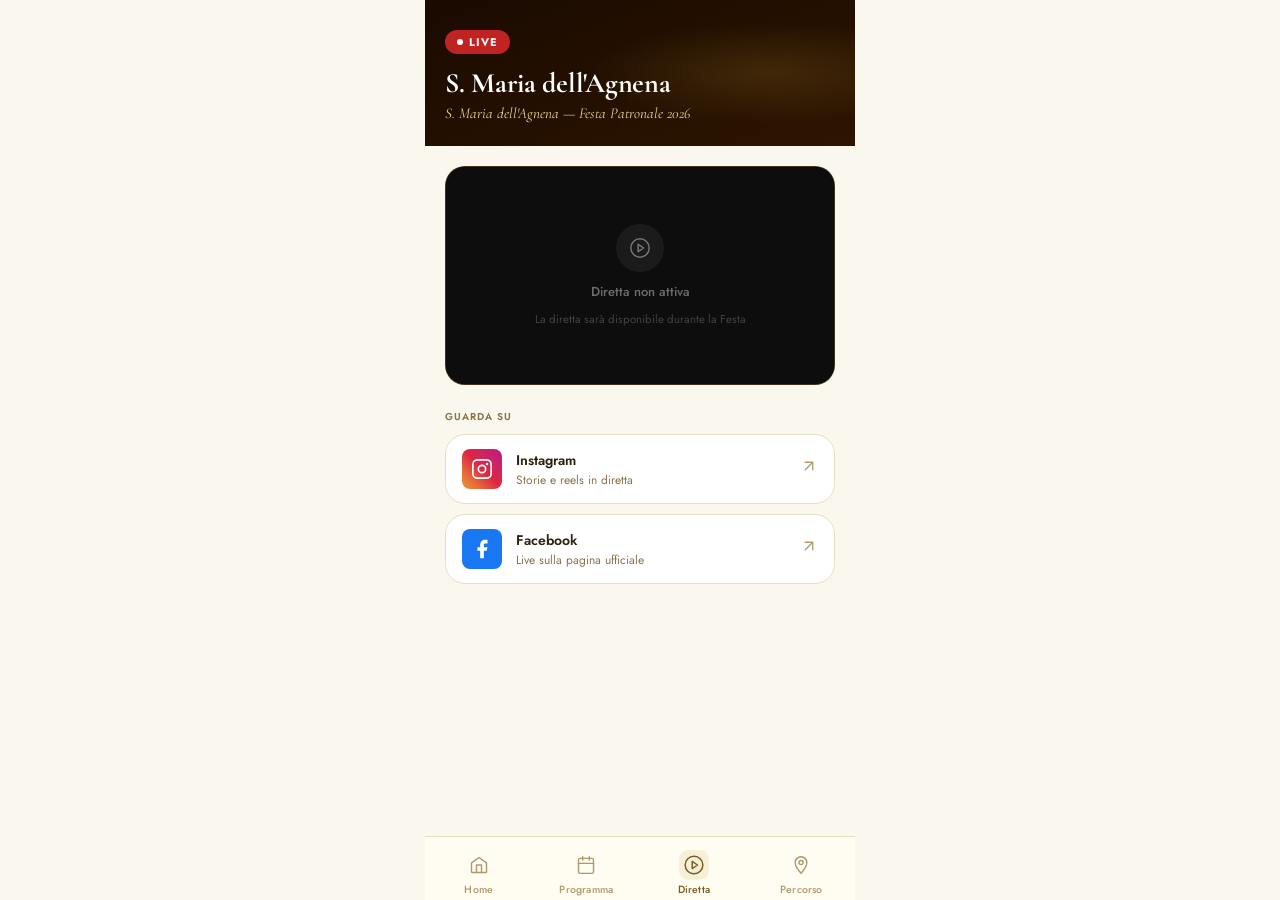
==== diretta.html @ 1fb1918a "v1.0.0" ====
<!doctype html><html lang=it><meta charset=UTF-8><meta name=viewport content="width=device-width,initial-scale=1,viewport-fit=cover"><meta name=apple-mobile-web-app-capable content=yes><title>Caricamento...</title><link rel=preconnect href=https://fonts.googleapis.com><link rel=preconnect href=https://fonts.gstatic.com crossorigin><link href="https://fonts.googleapis.com/css2?family=Cormorant+Garamond:ital,wght@0,400;0,500;0,600;0,700;1,400;1,600&family=Jost:wght@300;400;500;600&family=DM+Mono:wght@400&display=swap" rel=stylesheet><link rel=stylesheet href=css/style.min.css><div id=app><div class=page-scroll-wrap><div class="page active"><div class=diretta-hero><div class=diretta-live-badge><div class=diretta-live-dot></div>Live</div><div class=diretta-title>Diretta Streaming</div><div class=diretta-subtitle>Segui la festa da ovunque tu sia</div></div><div class=video-wrap><div class=video-offline><div class=video-offline-icon><svg viewBox="0 0 24 24"><circle cx=12 cy=12 r=10 /><polygon points="10 8 16 12 10 16 10 8"/></svg></div><div class=video-offline-text>Diretta non attiva</div><div class=video-offline-sub>La diretta sarà disponibile durante la Festa</div></div></div><div class=section-label>Guarda su</div><div class=stream-links><a class=stream-link href=# onclick=return!1 style=display:none><div class=stream-link-icon style=background:red><svg width=22 height=22 viewBox="0 0 24 24" fill=#fff><path d="M23 7s-.3-2-1.2-2.8c-1.1-1.2-2.4-1.2-3-1.3C16.2 2.8 12 2.8 12 2.8s-4.2 0-6.8.2c-.6 0-1.9.1-3 1.3C1.3 5 1 7 1 7S.7 9.1.7 11.3v2c0 2.1.3 4.2.3 4.2s.3 2 1.2 2.8c1.1 1.2 2.6 1.1 3.3 1.2C7.6 21.7 12 21.7 12 21.7s4.2 0 6.8-.3c.6 0 1.9-.1 3-1.3.9-.8 1.2-2.8 1.2-2.8s.3-2.1.3-4.2v-2C23.3 9.1 23 7 23 7zM9.7 15.5V8.4l8.1 3.6-8.1 3.5z"/></svg></div><div class=stream-link-text><div class=stream-link-name>YouTube</div><div class=stream-link-desc>Canale ufficiale</div></div><div class=stream-link-arrow><svg viewBox="0 0 24 24"><path d="M7 17L17 7M7 7h10v10"/></svg></div></a><a class=stream-link href=https://www.instagram.com/comitatofeste_vitulazio/ target=_blank><div class=stream-link-icon style=background:linear-gradient(45deg,#f09433,#e6683c,#dc2743,#cc2366,#bc1888)><svg width=22 height=22 viewBox="0 0 24 24" fill=none stroke=#fff stroke-width=1.8 stroke-linecap=round stroke-linejoin=round><rect x=2 y=2 width=20 height=20 rx=5 /><circle cx=12 cy=12 r=4 /><circle cx=17.5 cy=6.5 r=.5 fill=#fff /></svg></div><div class=stream-link-text><div class=stream-link-name>Instagram</div><div class=stream-link-desc>Storie e reels in diretta</div></div><div class=stream-link-arrow><svg viewBox="0 0 24 24"><path d="M7 17L17 7M7 7h10v10"/></svg></div></a><a class=stream-link href=https://www.facebook.com/comitatofestesantamariadellagnenavitulazio target=_blank><div class=stream-link-icon style=background:#1877f2><svg width=22 height=22 viewBox="0 0 24 24" fill=#fff><path d="M18 2h-3a5 5 0 0 0-5 5v3H7v4h3v8h4v-8h3l1-4h-4V7a1 1 0 0 1 1-1h3z"/></svg></div><div class=stream-link-text><div class=stream-link-name>Facebook</div><div class=stream-link-desc>Live sulla pagina ufficiale</div></div><div class=stream-link-arrow><svg viewBox="0 0 24 24"><path d="M7 17L17 7M7 7h10v10"/></svg></div></a></div></div></div><nav class=bottom-nav><a class=nav-item href=index.html><div class=nav-icon><svg viewBox="0 0 24 24"><path d="M3 9.5L12 3l9 6.5V20a1 1 0 0 1-1 1H4a1 1 0 0 1-1-1V9.5z"/><path d="M9 21V12h6v9"/></svg></div><span class=nav-label>Home</span> </a><a class=nav-item href=programma.html><div class=nav-icon><svg viewBox="0 0 24 24"><rect x=3 y=4 width=18 height=18 rx=2 /><path d="M16 2v4M8 2v4M3 10h18"/></svg></div><span class=nav-label>Programma</span> </a><a class="nav-item active" href=diretta.html><div class=nav-icon><svg viewBox="0 0 24 24"><circle cx=12 cy=12 r=10 /><polygon points="10 8 16 12 10 16 10 8"/></svg></div><span class=nav-label>Diretta</span> </a><a class=nav-item href=percorso.html><div class=nav-icon><svg viewBox="0 0 24 24"><path d="M12 2a7 7 0 0 1 7 7c0 5-7 13-7 13S5 14 5 9a7 7 0 0 1 7-7z"/><circle cx=12 cy=9 r=2.5 /></svg></div><span class=nav-label>Percorso</span></a></nav></div><script src=js/diretta.min.js></script>
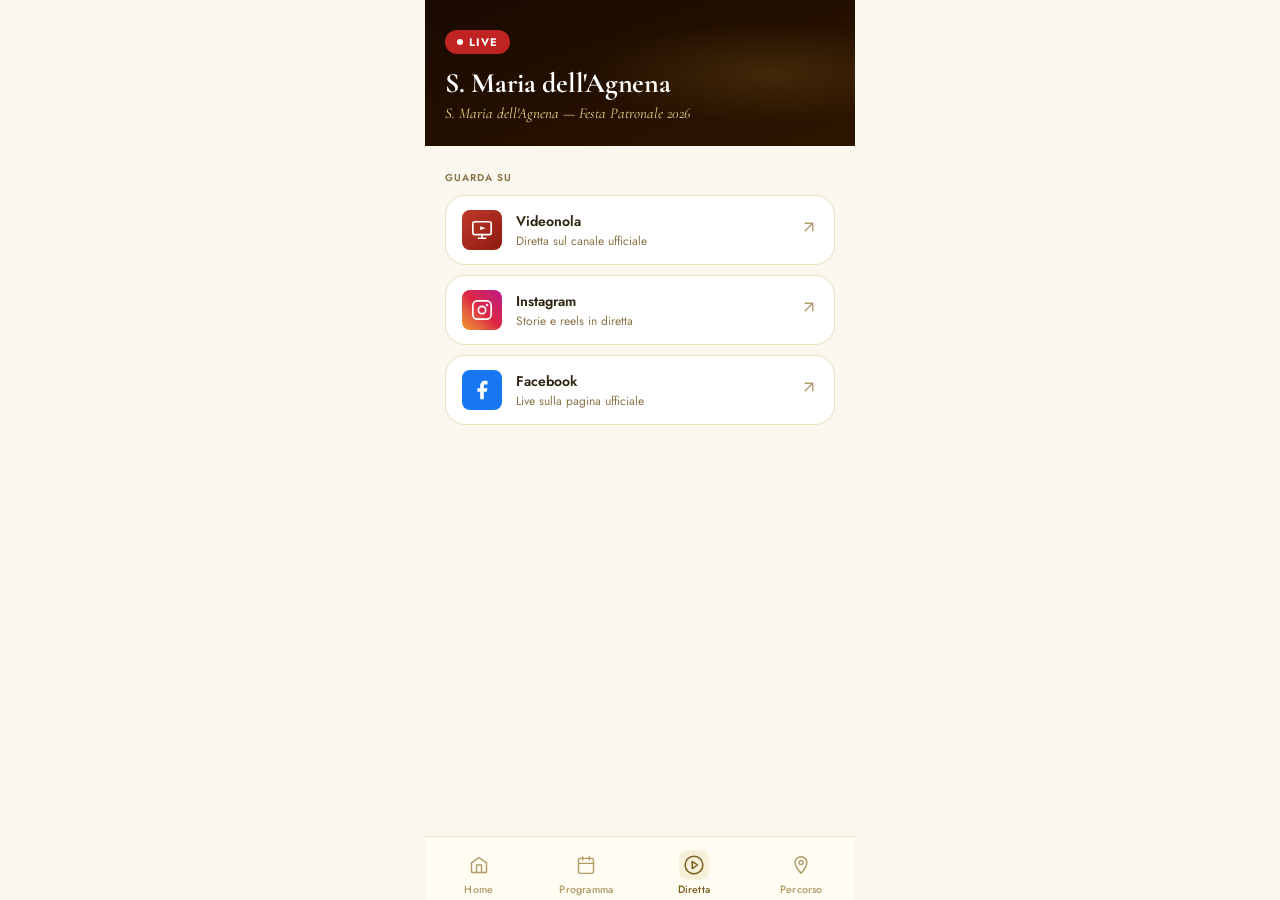
==== commit 02e3fa1a: "v1.3.0 Add VideoNola link in "Diretta"" ====
--- a/diretta.html
+++ b/diretta.html
@@ -1 +1 @@
-<!doctype html><html lang=it><meta charset=UTF-8><meta name=viewport content="width=device-width,initial-scale=1,viewport-fit=cover"><meta name=apple-mobile-web-app-capable content=yes><title>Caricamento...</title><link rel=preconnect href=https://fonts.googleapis.com><link rel=preconnect href=https://fonts.gstatic.com crossorigin><link href="https://fonts.googleapis.com/css2?family=Cormorant+Garamond:ital,wght@0,400;0,500;0,600;0,700;1,400;1,600&family=Jost:wght@300;400;500;600&family=DM+Mono:wght@400&display=swap" rel=stylesheet><link rel=stylesheet href=css/style.min.css><div id=app><div class=page-scroll-wrap><div class="page active"><div class=diretta-hero><div class=diretta-live-badge><div class=diretta-live-dot></div>Live</div><div class=diretta-title>Diretta Streaming</div><div class=diretta-subtitle>Segui la festa da ovunque tu sia</div></div><div class=video-wrap><div class=video-offline><div class=video-offline-icon><svg viewBox="0 0 24 24"><circle cx=12 cy=12 r=10 /><polygon points="10 8 16 12 10 16 10 8"/></svg></div><div class=video-offline-text>Diretta non attiva</div><div class=video-offline-sub>La diretta sarà disponibile durante la Festa</div></div></div><div class=section-label>Guarda su</div><div class=stream-links><a class=stream-link href=# onclick=return!1 style=display:none><div class=stream-link-icon style=background:red><svg width=22 height=22 viewBox="0 0 24 24" fill=#fff><path d="M23 7s-.3-2-1.2-2.8c-1.1-1.2-2.4-1.2-3-1.3C16.2 2.8 12 2.8 12 2.8s-4.2 0-6.8.2c-.6 0-1.9.1-3 1.3C1.3 5 1 7 1 7S.7 9.1.7 11.3v2c0 2.1.3 4.2.3 4.2s.3 2 1.2 2.8c1.1 1.2 2.6 1.1 3.3 1.2C7.6 21.7 12 21.7 12 21.7s4.2 0 6.8-.3c.6 0 1.9-.1 3-1.3.9-.8 1.2-2.8 1.2-2.8s.3-2.1.3-4.2v-2C23.3 9.1 23 7 23 7zM9.7 15.5V8.4l8.1 3.6-8.1 3.5z"/></svg></div><div class=stream-link-text><div class=stream-link-name>YouTube</div><div class=stream-link-desc>Canale ufficiale</div></div><div class=stream-link-arrow><svg viewBox="0 0 24 24"><path d="M7 17L17 7M7 7h10v10"/></svg></div></a><a class=stream-link href=https://www.instagram.com/comitatofeste_vitulazio/ target=_blank><div class=stream-link-icon style=background:linear-gradient(45deg,#f09433,#e6683c,#dc2743,#cc2366,#bc1888)><svg width=22 height=22 viewBox="0 0 24 24" fill=none stroke=#fff stroke-width=1.8 stroke-linecap=round stroke-linejoin=round><rect x=2 y=2 width=20 height=20 rx=5 /><circle cx=12 cy=12 r=4 /><circle cx=17.5 cy=6.5 r=.5 fill=#fff /></svg></div><div class=stream-link-text><div class=stream-link-name>Instagram</div><div class=stream-link-desc>Storie e reels in diretta</div></div><div class=stream-link-arrow><svg viewBox="0 0 24 24"><path d="M7 17L17 7M7 7h10v10"/></svg></div></a><a class=stream-link href=https://www.facebook.com/comitatofestesantamariadellagnenavitulazio target=_blank><div class=stream-link-icon style=background:#1877f2><svg width=22 height=22 viewBox="0 0 24 24" fill=#fff><path d="M18 2h-3a5 5 0 0 0-5 5v3H7v4h3v8h4v-8h3l1-4h-4V7a1 1 0 0 1 1-1h3z"/></svg></div><div class=stream-link-text><div class=stream-link-name>Facebook</div><div class=stream-link-desc>Live sulla pagina ufficiale</div></div><div class=stream-link-arrow><svg viewBox="0 0 24 24"><path d="M7 17L17 7M7 7h10v10"/></svg></div></a></div></div></div><nav class=bottom-nav><a class=nav-item href=index.html><div class=nav-icon><svg viewBox="0 0 24 24"><path d="M3 9.5L12 3l9 6.5V20a1 1 0 0 1-1 1H4a1 1 0 0 1-1-1V9.5z"/><path d="M9 21V12h6v9"/></svg></div><span class=nav-label>Home</span> </a><a class=nav-item href=programma.html><div class=nav-icon><svg viewBox="0 0 24 24"><rect x=3 y=4 width=18 height=18 rx=2 /><path d="M16 2v4M8 2v4M3 10h18"/></svg></div><span class=nav-label>Programma</span> </a><a class="nav-item active" href=diretta.html><div class=nav-icon><svg viewBox="0 0 24 24"><circle cx=12 cy=12 r=10 /><polygon points="10 8 16 12 10 16 10 8"/></svg></div><span class=nav-label>Diretta</span> </a><a class=nav-item href=percorso.html><div class=nav-icon><svg viewBox="0 0 24 24"><path d="M12 2a7 7 0 0 1 7 7c0 5-7 13-7 13S5 14 5 9a7 7 0 0 1 7-7z"/><circle cx=12 cy=9 r=2.5 /></svg></div><span class=nav-label>Percorso</span></a></nav></div><script src=js/diretta.min.js></script>
+<!doctype html><html lang=it><meta charset=UTF-8><meta name=viewport content="width=device-width,initial-scale=1,viewport-fit=cover"><meta name=apple-mobile-web-app-capable content=yes><title>Caricamento...</title><link rel=preconnect href=https://fonts.googleapis.com><link rel=preconnect href=https://fonts.gstatic.com crossorigin><link href="https://fonts.googleapis.com/css2?family=Cormorant+Garamond:ital,wght@0,400;0,500;0,600;0,700;1,400;1,600&family=Jost:wght@300;400;500;600&family=DM+Mono:wght@400&display=swap" rel=stylesheet><link rel=stylesheet href=css/style.min.css><script async src="https://www.googletagmanager.com/gtag/js?id=G-M50ESB9SVB"></script><script>function gtag(){dataLayer.push(arguments)}window.dataLayer=window.dataLayer||[],gtag("js",new Date),gtag("config","G-M50ESB9SVB")</script><div id=app><div class=page-scroll-wrap><div class="page active"><div class=diretta-hero><div class=diretta-live-badge><div class=diretta-live-dot></div>Live</div><div class=diretta-title>Diretta Streaming</div><div class=diretta-subtitle>Segui la festa da ovunque tu sia</div></div><div class=section-label>Guarda su</div><div class=stream-links><a class=stream-link href=https://videonola.tv/streaming/#fvp_2,36s target=_blank><div class=stream-link-icon style="background:linear-gradient(135deg,#c0392b 0%,#8e1a10 100%)"><svg width=22 height=22 viewBox="0 0 24 24" fill=none stroke=#fff stroke-width=1.8 stroke-linecap=round stroke-linejoin=round><rect x=2 y=3 width=20 height=14 rx=2 /><path d="M8 21h8M12 17v4"/><polygon points="10 8 16 10 10 12 10 8" fill=#fff stroke=none /></svg></div><div class=stream-link-text><div class=stream-link-name>Videonola</div><div class=stream-link-desc>Diretta sul canale ufficiale</div></div><div class=stream-link-arrow><svg viewBox="0 0 24 24"><path d="M7 17L17 7M7 7h10v10"/></svg></div></a><a class=stream-link href=https://www.instagram.com/comitatofeste_vitulazio/ target=_blank><div class=stream-link-icon style=background:linear-gradient(45deg,#f09433,#e6683c,#dc2743,#cc2366,#bc1888)><svg width=22 height=22 viewBox="0 0 24 24" fill=none stroke=#fff stroke-width=1.8 stroke-linecap=round stroke-linejoin=round><rect x=2 y=2 width=20 height=20 rx=5 /><circle cx=12 cy=12 r=4 /><circle cx=17.5 cy=6.5 r=.5 fill=#fff /></svg></div><div class=stream-link-text><div class=stream-link-name>Instagram</div><div class=stream-link-desc>Storie e reels in diretta</div></div><div class=stream-link-arrow><svg viewBox="0 0 24 24"><path d="M7 17L17 7M7 7h10v10"/></svg></div></a><a class=stream-link href=https://www.facebook.com/comitatofestesantamariadellagnenavitulazio target=_blank><div class=stream-link-icon style=background:#1877f2><svg width=22 height=22 viewBox="0 0 24 24" fill=#fff><path d="M18 2h-3a5 5 0 0 0-5 5v3H7v4h3v8h4v-8h3l1-4h-4V7a1 1 0 0 1 1-1h3z"/></svg></div><div class=stream-link-text><div class=stream-link-name>Facebook</div><div class=stream-link-desc>Live sulla pagina ufficiale</div></div><div class=stream-link-arrow><svg viewBox="0 0 24 24"><path d="M7 17L17 7M7 7h10v10"/></svg></div></a></div></div></div><nav class=bottom-nav><a class=nav-item href=index.html><div class=nav-icon><svg viewBox="0 0 24 24"><path d="M3 9.5L12 3l9 6.5V20a1 1 0 0 1-1 1H4a1 1 0 0 1-1-1V9.5z"/><path d="M9 21V12h6v9"/></svg></div><span class=nav-label>Home</span> </a><a class=nav-item href=programma.html><div class=nav-icon><svg viewBox="0 0 24 24"><rect x=3 y=4 width=18 height=18 rx=2 /><path d="M16 2v4M8 2v4M3 10h18"/></svg></div><span class=nav-label>Programma</span> </a><a class="nav-item active" href=diretta.html><div class=nav-icon><svg viewBox="0 0 24 24"><circle cx=12 cy=12 r=10 /><polygon points="10 8 16 12 10 16 10 8"/></svg></div><span class=nav-label>Diretta</span> </a><a class=nav-item href=percorso.html><div class=nav-icon><svg viewBox="0 0 24 24"><path d="M12 2a7 7 0 0 1 7 7c0 5-7 13-7 13S5 14 5 9a7 7 0 0 1 7-7z"/><circle cx=12 cy=9 r=2.5 /></svg></div><span class=nav-label>Percorso</span></a></nav></div><script src=js/diretta.min.js></script>
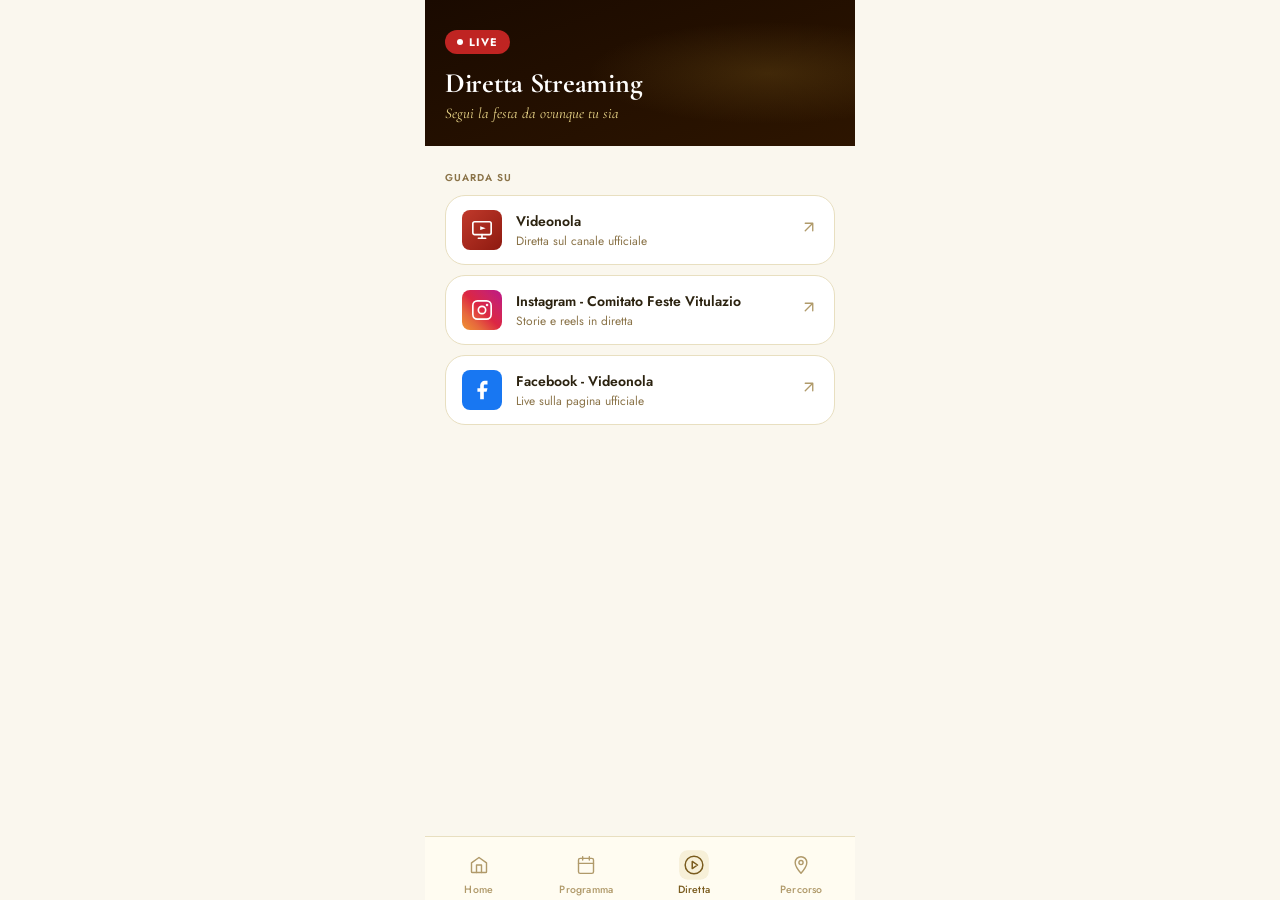
==== commit 197dd259: "v1.4.0 Add Diretta streaming" ====
--- a/diretta.html
+++ b/diretta.html
@@ -1 +1 @@
-<!doctype html><html lang=it><meta charset=UTF-8><meta name=viewport content="width=device-width,initial-scale=1,viewport-fit=cover"><meta name=apple-mobile-web-app-capable content=yes><title>Caricamento...</title><link rel=preconnect href=https://fonts.googleapis.com><link rel=preconnect href=https://fonts.gstatic.com crossorigin><link href="https://fonts.googleapis.com/css2?family=Cormorant+Garamond:ital,wght@0,400;0,500;0,600;0,700;1,400;1,600&family=Jost:wght@300;400;500;600&family=DM+Mono:wght@400&display=swap" rel=stylesheet><link rel=stylesheet href=css/style.min.css><script async src="https://www.googletagmanager.com/gtag/js?id=G-M50ESB9SVB"></script><script>function gtag(){dataLayer.push(arguments)}window.dataLayer=window.dataLayer||[],gtag("js",new Date),gtag("config","G-M50ESB9SVB")</script><div id=app><div class=page-scroll-wrap><div class="page active"><div class=diretta-hero><div class=diretta-live-badge><div class=diretta-live-dot></div>Live</div><div class=diretta-title>Diretta Streaming</div><div class=diretta-subtitle>Segui la festa da ovunque tu sia</div></div><div class=section-label>Guarda su</div><div class=stream-links><a class=stream-link href=https://videonola.tv/streaming/#fvp_2,36s target=_blank><div class=stream-link-icon style="background:linear-gradient(135deg,#c0392b 0%,#8e1a10 100%)"><svg width=22 height=22 viewBox="0 0 24 24" fill=none stroke=#fff stroke-width=1.8 stroke-linecap=round stroke-linejoin=round><rect x=2 y=3 width=20 height=14 rx=2 /><path d="M8 21h8M12 17v4"/><polygon points="10 8 16 10 10 12 10 8" fill=#fff stroke=none /></svg></div><div class=stream-link-text><div class=stream-link-name>Videonola</div><div class=stream-link-desc>Diretta sul canale ufficiale</div></div><div class=stream-link-arrow><svg viewBox="0 0 24 24"><path d="M7 17L17 7M7 7h10v10"/></svg></div></a><a class=stream-link href=https://www.instagram.com/comitatofeste_vitulazio/ target=_blank><div class=stream-link-icon style=background:linear-gradient(45deg,#f09433,#e6683c,#dc2743,#cc2366,#bc1888)><svg width=22 height=22 viewBox="0 0 24 24" fill=none stroke=#fff stroke-width=1.8 stroke-linecap=round stroke-linejoin=round><rect x=2 y=2 width=20 height=20 rx=5 /><circle cx=12 cy=12 r=4 /><circle cx=17.5 cy=6.5 r=.5 fill=#fff /></svg></div><div class=stream-link-text><div class=stream-link-name>Instagram</div><div class=stream-link-desc>Storie e reels in diretta</div></div><div class=stream-link-arrow><svg viewBox="0 0 24 24"><path d="M7 17L17 7M7 7h10v10"/></svg></div></a><a class=stream-link href=https://www.facebook.com/comitatofestesantamariadellagnenavitulazio target=_blank><div class=stream-link-icon style=background:#1877f2><svg width=22 height=22 viewBox="0 0 24 24" fill=#fff><path d="M18 2h-3a5 5 0 0 0-5 5v3H7v4h3v8h4v-8h3l1-4h-4V7a1 1 0 0 1 1-1h3z"/></svg></div><div class=stream-link-text><div class=stream-link-name>Facebook</div><div class=stream-link-desc>Live sulla pagina ufficiale</div></div><div class=stream-link-arrow><svg viewBox="0 0 24 24"><path d="M7 17L17 7M7 7h10v10"/></svg></div></a></div></div></div><nav class=bottom-nav><a class=nav-item href=index.html><div class=nav-icon><svg viewBox="0 0 24 24"><path d="M3 9.5L12 3l9 6.5V20a1 1 0 0 1-1 1H4a1 1 0 0 1-1-1V9.5z"/><path d="M9 21V12h6v9"/></svg></div><span class=nav-label>Home</span> </a><a class=nav-item href=programma.html><div class=nav-icon><svg viewBox="0 0 24 24"><rect x=3 y=4 width=18 height=18 rx=2 /><path d="M16 2v4M8 2v4M3 10h18"/></svg></div><span class=nav-label>Programma</span> </a><a class="nav-item active" href=diretta.html><div class=nav-icon><svg viewBox="0 0 24 24"><circle cx=12 cy=12 r=10 /><polygon points="10 8 16 12 10 16 10 8"/></svg></div><span class=nav-label>Diretta</span> </a><a class=nav-item href=percorso.html><div class=nav-icon><svg viewBox="0 0 24 24"><path d="M12 2a7 7 0 0 1 7 7c0 5-7 13-7 13S5 14 5 9a7 7 0 0 1 7-7z"/><circle cx=12 cy=9 r=2.5 /></svg></div><span class=nav-label>Percorso</span></a></nav></div><script src=js/diretta.min.js></script>
+<!doctype html><html lang=it><meta charset=UTF-8><meta name=viewport content="width=device-width,initial-scale=1,viewport-fit=cover"><meta name=mobile-web-app-capable content=yes><title>Caricamento...</title><link rel=preconnect href=https://fonts.googleapis.com><link rel=preconnect href=https://fonts.gstatic.com crossorigin><link href="https://fonts.googleapis.com/css2?family=Cormorant+Garamond:ital,wght@0,400;0,500;0,600;0,700;1,400;1,600&family=Jost:wght@300;400;500;600&family=DM+Mono:wght@400&display=swap" rel=stylesheet><link rel=stylesheet href=css/style.min.css><script async src="https://www.googletagmanager.com/gtag/js?id=G-M50ESB9SVB"></script><script>function gtag(){dataLayer.push(arguments)}window.dataLayer=window.dataLayer||[],gtag("js",new Date),gtag("config","G-M50ESB9SVB")</script><style>#diretta-ref iframe{max-width:560px;width:100%!important;height:232px!important}</style><div id=app><div class=page-scroll-wrap><div class="page active"><div class=diretta-hero><div class=diretta-live-badge><div class=diretta-live-dot></div>Live</div><div class=diretta-title>Diretta Streaming</div><div class=diretta-subtitle>Segui la festa da ovunque tu sia</div></div><div id=diretta-ref></div><div class=section-label>Guarda su</div><div class=stream-links><a class=stream-link href=https://videonola.tv/streaming/#fvp_2,36s target=_blank><div class=stream-link-icon style="background:linear-gradient(135deg,#c0392b 0%,#8e1a10 100%)"><svg width=22 height=22 viewBox="0 0 24 24" fill=none stroke=#fff stroke-width=1.8 stroke-linecap=round stroke-linejoin=round><rect x=2 y=3 width=20 height=14 rx=2 /><path d="M8 21h8M12 17v4"/><polygon points="10 8 16 10 10 12 10 8" fill=#fff stroke=none /></svg></div><div class=stream-link-text><div class=stream-link-name>Videonola</div><div class=stream-link-desc>Diretta sul canale ufficiale</div></div><div class=stream-link-arrow><svg viewBox="0 0 24 24"><path d="M7 17L17 7M7 7h10v10"/></svg></div></a><a class=stream-link href=https://www.instagram.com/comitatofeste_vitulazio/ target=_blank><div class=stream-link-icon style=background:linear-gradient(45deg,#f09433,#e6683c,#dc2743,#cc2366,#bc1888)><svg width=22 height=22 viewBox="0 0 24 24" fill=none stroke=#fff stroke-width=1.8 stroke-linecap=round stroke-linejoin=round><rect x=2 y=2 width=20 height=20 rx=5 /><circle cx=12 cy=12 r=4 /><circle cx=17.5 cy=6.5 r=.5 fill=#fff /></svg></div><div class=stream-link-text><div class=stream-link-name>Instagram - Comitato Feste Vitulazio</div><div class=stream-link-desc>Storie e reels in diretta</div></div><div class=stream-link-arrow><svg viewBox="0 0 24 24"><path d="M7 17L17 7M7 7h10v10"/></svg></div></a><a class=stream-link href=https://www.facebook.com/Videonola target=_blank><div class=stream-link-icon style=background:#1877f2><svg width=22 height=22 viewBox="0 0 24 24" fill=#fff><path d="M18 2h-3a5 5 0 0 0-5 5v3H7v4h3v8h4v-8h3l1-4h-4V7a1 1 0 0 1 1-1h3z"/></svg></div><div class=stream-link-text><div class=stream-link-name>Facebook - Videonola</div><div class=stream-link-desc>Live sulla pagina ufficiale</div></div><div class=stream-link-arrow><svg viewBox="0 0 24 24"><path d="M7 17L17 7M7 7h10v10"/></svg></div></a></div></div></div><nav class=bottom-nav><a class=nav-item href=index.html><div class=nav-icon><svg viewBox="0 0 24 24"><path d="M3 9.5L12 3l9 6.5V20a1 1 0 0 1-1 1H4a1 1 0 0 1-1-1V9.5z"/><path d="M9 21V12h6v9"/></svg></div><span class=nav-label>Home</span> </a><a class=nav-item href=programma.html><div class=nav-icon><svg viewBox="0 0 24 24"><rect x=3 y=4 width=18 height=18 rx=2 /><path d="M16 2v4M8 2v4M3 10h18"/></svg></div><span class=nav-label>Programma</span> </a><a class="nav-item active" href=diretta.html><div class=nav-icon><svg viewBox="0 0 24 24"><circle cx=12 cy=12 r=10 /><polygon points="10 8 16 12 10 16 10 8"/></svg></div><span class=nav-label>Diretta</span> </a><a class=nav-item href=percorso.html><div class=nav-icon><svg viewBox="0 0 24 24"><path d="M12 2a7 7 0 0 1 7 7c0 5-7 13-7 13S5 14 5 9a7 7 0 0 1 7-7z"/><circle cx=12 cy=9 r=2.5 /></svg></div><span class=nav-label>Percorso</span></a></nav></div><script src=js/diretta.min.js></script>
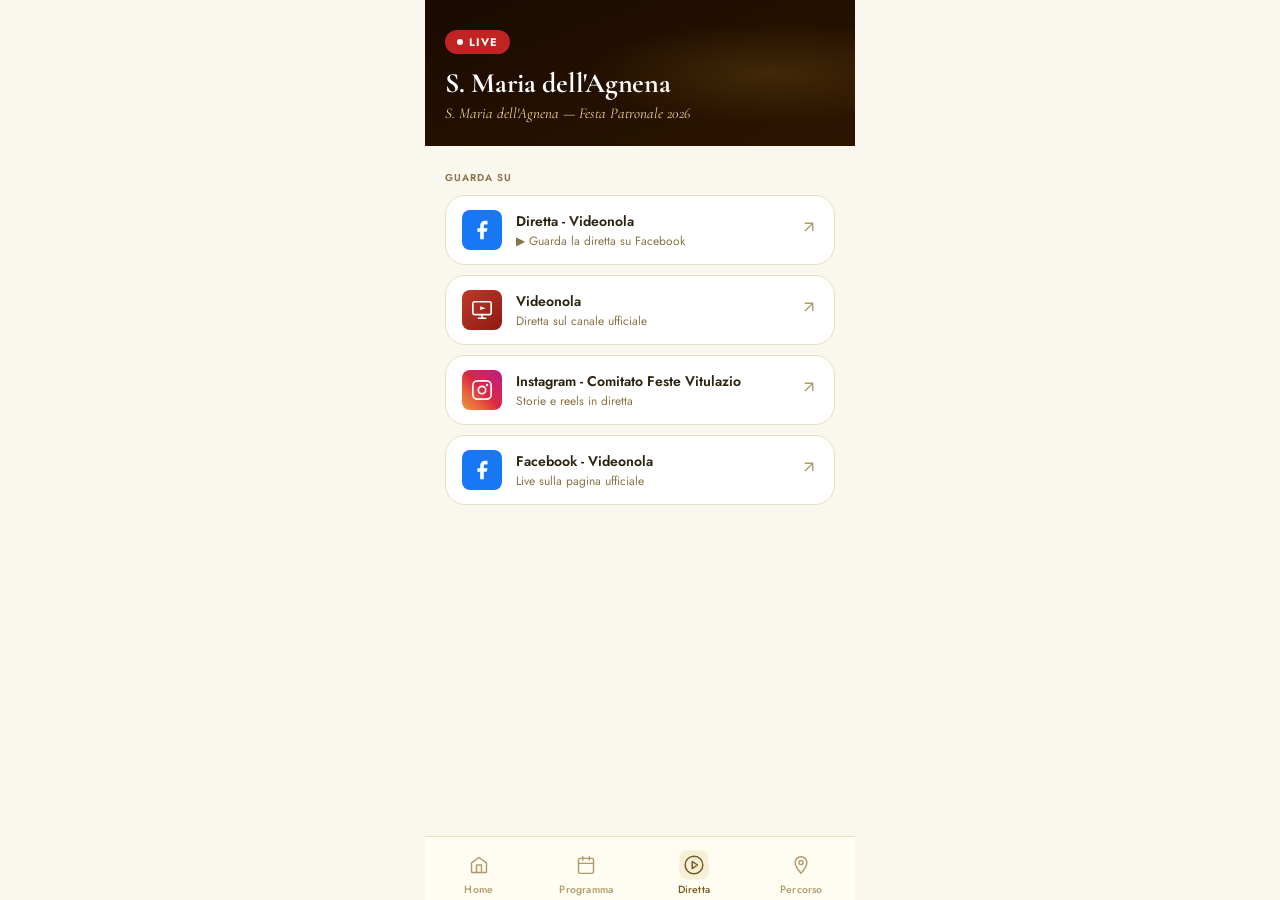
==== commit e7806a2c: "v1.5.4 Update live event hadler" ====
--- a/diretta.html
+++ b/diretta.html
@@ -1 +1 @@
-<!doctype html><html lang=it><meta charset=UTF-8><meta name=viewport content="width=device-width,initial-scale=1,viewport-fit=cover"><meta name=mobile-web-app-capable content=yes><title>Caricamento...</title><link rel=preconnect href=https://fonts.googleapis.com><link rel=preconnect href=https://fonts.gstatic.com crossorigin><link href="https://fonts.googleapis.com/css2?family=Cormorant+Garamond:ital,wght@0,400;0,500;0,600;0,700;1,400;1,600&family=Jost:wght@300;400;500;600&family=DM+Mono:wght@400&display=swap" rel=stylesheet><link rel=stylesheet href=css/style.min.css><script async src="https://www.googletagmanager.com/gtag/js?id=G-M50ESB9SVB"></script><script>function gtag(){dataLayer.push(arguments)}window.dataLayer=window.dataLayer||[],gtag("js",new Date),gtag("config","G-M50ESB9SVB")</script><style>#diretta-ref iframe{max-width:560px;width:100%!important;height:232px!important}</style><div id=app><div class=page-scroll-wrap><div class="page active"><div class=diretta-hero><div class=diretta-live-badge><div class=diretta-live-dot></div>Live</div><div class=diretta-title>Diretta Streaming</div><div class=diretta-subtitle>Segui la festa da ovunque tu sia</div></div><div id=diretta-ref></div><div class=section-label>Guarda su</div><div class=stream-links><a class=stream-link href=https://videonola.tv/streaming/#fvp_2,36s target=_blank><div class=stream-link-icon style="background:linear-gradient(135deg,#c0392b 0%,#8e1a10 100%)"><svg width=22 height=22 viewBox="0 0 24 24" fill=none stroke=#fff stroke-width=1.8 stroke-linecap=round stroke-linejoin=round><rect x=2 y=3 width=20 height=14 rx=2 /><path d="M8 21h8M12 17v4"/><polygon points="10 8 16 10 10 12 10 8" fill=#fff stroke=none /></svg></div><div class=stream-link-text><div class=stream-link-name>Videonola</div><div class=stream-link-desc>Diretta sul canale ufficiale</div></div><div class=stream-link-arrow><svg viewBox="0 0 24 24"><path d="M7 17L17 7M7 7h10v10"/></svg></div></a><a class=stream-link href=https://www.instagram.com/comitatofeste_vitulazio/ target=_blank><div class=stream-link-icon style=background:linear-gradient(45deg,#f09433,#e6683c,#dc2743,#cc2366,#bc1888)><svg width=22 height=22 viewBox="0 0 24 24" fill=none stroke=#fff stroke-width=1.8 stroke-linecap=round stroke-linejoin=round><rect x=2 y=2 width=20 height=20 rx=5 /><circle cx=12 cy=12 r=4 /><circle cx=17.5 cy=6.5 r=.5 fill=#fff /></svg></div><div class=stream-link-text><div class=stream-link-name>Instagram - Comitato Feste Vitulazio</div><div class=stream-link-desc>Storie e reels in diretta</div></div><div class=stream-link-arrow><svg viewBox="0 0 24 24"><path d="M7 17L17 7M7 7h10v10"/></svg></div></a><a class=stream-link href=https://www.facebook.com/Videonola target=_blank><div class=stream-link-icon style=background:#1877f2><svg width=22 height=22 viewBox="0 0 24 24" fill=#fff><path d="M18 2h-3a5 5 0 0 0-5 5v3H7v4h3v8h4v-8h3l1-4h-4V7a1 1 0 0 1 1-1h3z"/></svg></div><div class=stream-link-text><div class=stream-link-name>Facebook - Videonola</div><div class=stream-link-desc>Live sulla pagina ufficiale</div></div><div class=stream-link-arrow><svg viewBox="0 0 24 24"><path d="M7 17L17 7M7 7h10v10"/></svg></div></a></div></div></div><nav class=bottom-nav><a class=nav-item href=index.html><div class=nav-icon><svg viewBox="0 0 24 24"><path d="M3 9.5L12 3l9 6.5V20a1 1 0 0 1-1 1H4a1 1 0 0 1-1-1V9.5z"/><path d="M9 21V12h6v9"/></svg></div><span class=nav-label>Home</span> </a><a class=nav-item href=programma.html><div class=nav-icon><svg viewBox="0 0 24 24"><rect x=3 y=4 width=18 height=18 rx=2 /><path d="M16 2v4M8 2v4M3 10h18"/></svg></div><span class=nav-label>Programma</span> </a><a class="nav-item active" href=diretta.html><div class=nav-icon><svg viewBox="0 0 24 24"><circle cx=12 cy=12 r=10 /><polygon points="10 8 16 12 10 16 10 8"/></svg></div><span class=nav-label>Diretta</span> </a><a class=nav-item href=percorso.html><div class=nav-icon><svg viewBox="0 0 24 24"><path d="M12 2a7 7 0 0 1 7 7c0 5-7 13-7 13S5 14 5 9a7 7 0 0 1 7-7z"/><circle cx=12 cy=9 r=2.5 /></svg></div><span class=nav-label>Percorso</span></a></nav></div><script src=js/diretta.min.js></script>
+<!doctype html><html lang=it><meta charset=UTF-8><meta name=viewport content="width=device-width,initial-scale=1,viewport-fit=cover"><meta name=mobile-web-app-capable content=yes><title>Caricamento...</title><link rel=preconnect href=https://fonts.googleapis.com><link rel=preconnect href=https://fonts.gstatic.com crossorigin><link href="https://fonts.googleapis.com/css2?family=Cormorant+Garamond:ital,wght@0,400;0,500;0,600;0,700;1,400;1,600&family=Jost:wght@300;400;500;600&family=DM+Mono:wght@400&display=swap" rel=stylesheet><link rel=stylesheet href=css/style.min.css><script async src="https://www.googletagmanager.com/gtag/js?id=G-M50ESB9SVB"></script><script>function gtag(){dataLayer.push(arguments)}window.dataLayer=window.dataLayer||[],gtag("js",new Date),gtag("config","G-M50ESB9SVB")</script><div id=app><div class=page-scroll-wrap><div class="page active"><div class=diretta-hero><div class=diretta-live-badge><div class=diretta-live-dot></div>Live</div><div class=diretta-title>Diretta Streaming</div><div class=diretta-subtitle>Segui la festa da ovunque tu sia</div></div><div class=section-label>Guarda su</div><div class=stream-links><a id=live-link class=stream-link href=# rel=noopener target=_blank><div class=stream-link-icon style=background:#1877f2><svg width=22 height=22 viewBox="0 0 24 24" fill=#fff><path d="M18 2h-3a5 5 0 0 0-5 5v3H7v4h3v8h4v-8h3l1-4h-4V7a1 1 0 0 1 1-1h3z"/></svg></div><div class=stream-link-text><div class=stream-link-name>Diretta - Videonola</div><div class=stream-link-desc>▶ Guarda la diretta su Facebook</div></div><div class=stream-link-arrow><svg viewBox="0 0 24 24"><path d="M7 17L17 7M7 7h10v10"/></svg></div></a><a class=stream-link href=https://videonola.tv/streaming/#fvp_2,36s target=_blank><div class=stream-link-icon style="background:linear-gradient(135deg,#c0392b 0%,#8e1a10 100%)"><svg width=22 height=22 viewBox="0 0 24 24" fill=none stroke=#fff stroke-width=1.8 stroke-linecap=round stroke-linejoin=round><rect x=2 y=3 width=20 height=14 rx=2 /><path d="M8 21h8M12 17v4"/><polygon points="10 8 16 10 10 12 10 8" fill=#fff stroke=none /></svg></div><div class=stream-link-text><div class=stream-link-name>Videonola</div><div class=stream-link-desc>Diretta sul canale ufficiale</div></div><div class=stream-link-arrow><svg viewBox="0 0 24 24"><path d="M7 17L17 7M7 7h10v10"/></svg></div></a><a class=stream-link href=https://www.instagram.com/comitatofeste_vitulazio/ target=_blank><div class=stream-link-icon style=background:linear-gradient(45deg,#f09433,#e6683c,#dc2743,#cc2366,#bc1888)><svg width=22 height=22 viewBox="0 0 24 24" fill=none stroke=#fff stroke-width=1.8 stroke-linecap=round stroke-linejoin=round><rect x=2 y=2 width=20 height=20 rx=5 /><circle cx=12 cy=12 r=4 /><circle cx=17.5 cy=6.5 r=.5 fill=#fff /></svg></div><div class=stream-link-text><div class=stream-link-name>Instagram - Comitato Feste Vitulazio</div><div class=stream-link-desc>Storie e reels in diretta</div></div><div class=stream-link-arrow><svg viewBox="0 0 24 24"><path d="M7 17L17 7M7 7h10v10"/></svg></div></a><a class=stream-link href=https://www.facebook.com/Videonola target=_blank><div class=stream-link-icon style=background:#1877f2><svg width=22 height=22 viewBox="0 0 24 24" fill=#fff><path d="M18 2h-3a5 5 0 0 0-5 5v3H7v4h3v8h4v-8h3l1-4h-4V7a1 1 0 0 1 1-1h3z"/></svg></div><div class=stream-link-text><div class=stream-link-name>Facebook - Videonola</div><div class=stream-link-desc>Live sulla pagina ufficiale</div></div><div class=stream-link-arrow><svg viewBox="0 0 24 24"><path d="M7 17L17 7M7 7h10v10"/></svg></div></a></div></div></div><nav class=bottom-nav><a class=nav-item href=index.html><div class=nav-icon><svg viewBox="0 0 24 24"><path d="M3 9.5L12 3l9 6.5V20a1 1 0 0 1-1 1H4a1 1 0 0 1-1-1V9.5z"/><path d="M9 21V12h6v9"/></svg></div><span class=nav-label>Home</span> </a><a class=nav-item href=programma.html><div class=nav-icon><svg viewBox="0 0 24 24"><rect x=3 y=4 width=18 height=18 rx=2 /><path d="M16 2v4M8 2v4M3 10h18"/></svg></div><span class=nav-label>Programma</span> </a><a class="nav-item active" href=diretta.html><div class=nav-icon><svg viewBox="0 0 24 24"><circle cx=12 cy=12 r=10 /><polygon points="10 8 16 12 10 16 10 8"/></svg></div><span class=nav-label>Diretta</span> </a><a class=nav-item href=percorso.html><div class=nav-icon><svg viewBox="0 0 24 24"><path d="M12 2a7 7 0 0 1 7 7c0 5-7 13-7 13S5 14 5 9a7 7 0 0 1 7-7z"/><circle cx=12 cy=9 r=2.5 /></svg></div><span class=nav-label>Percorso</span></a></nav></div><script src=js/diretta.min.js></script>
